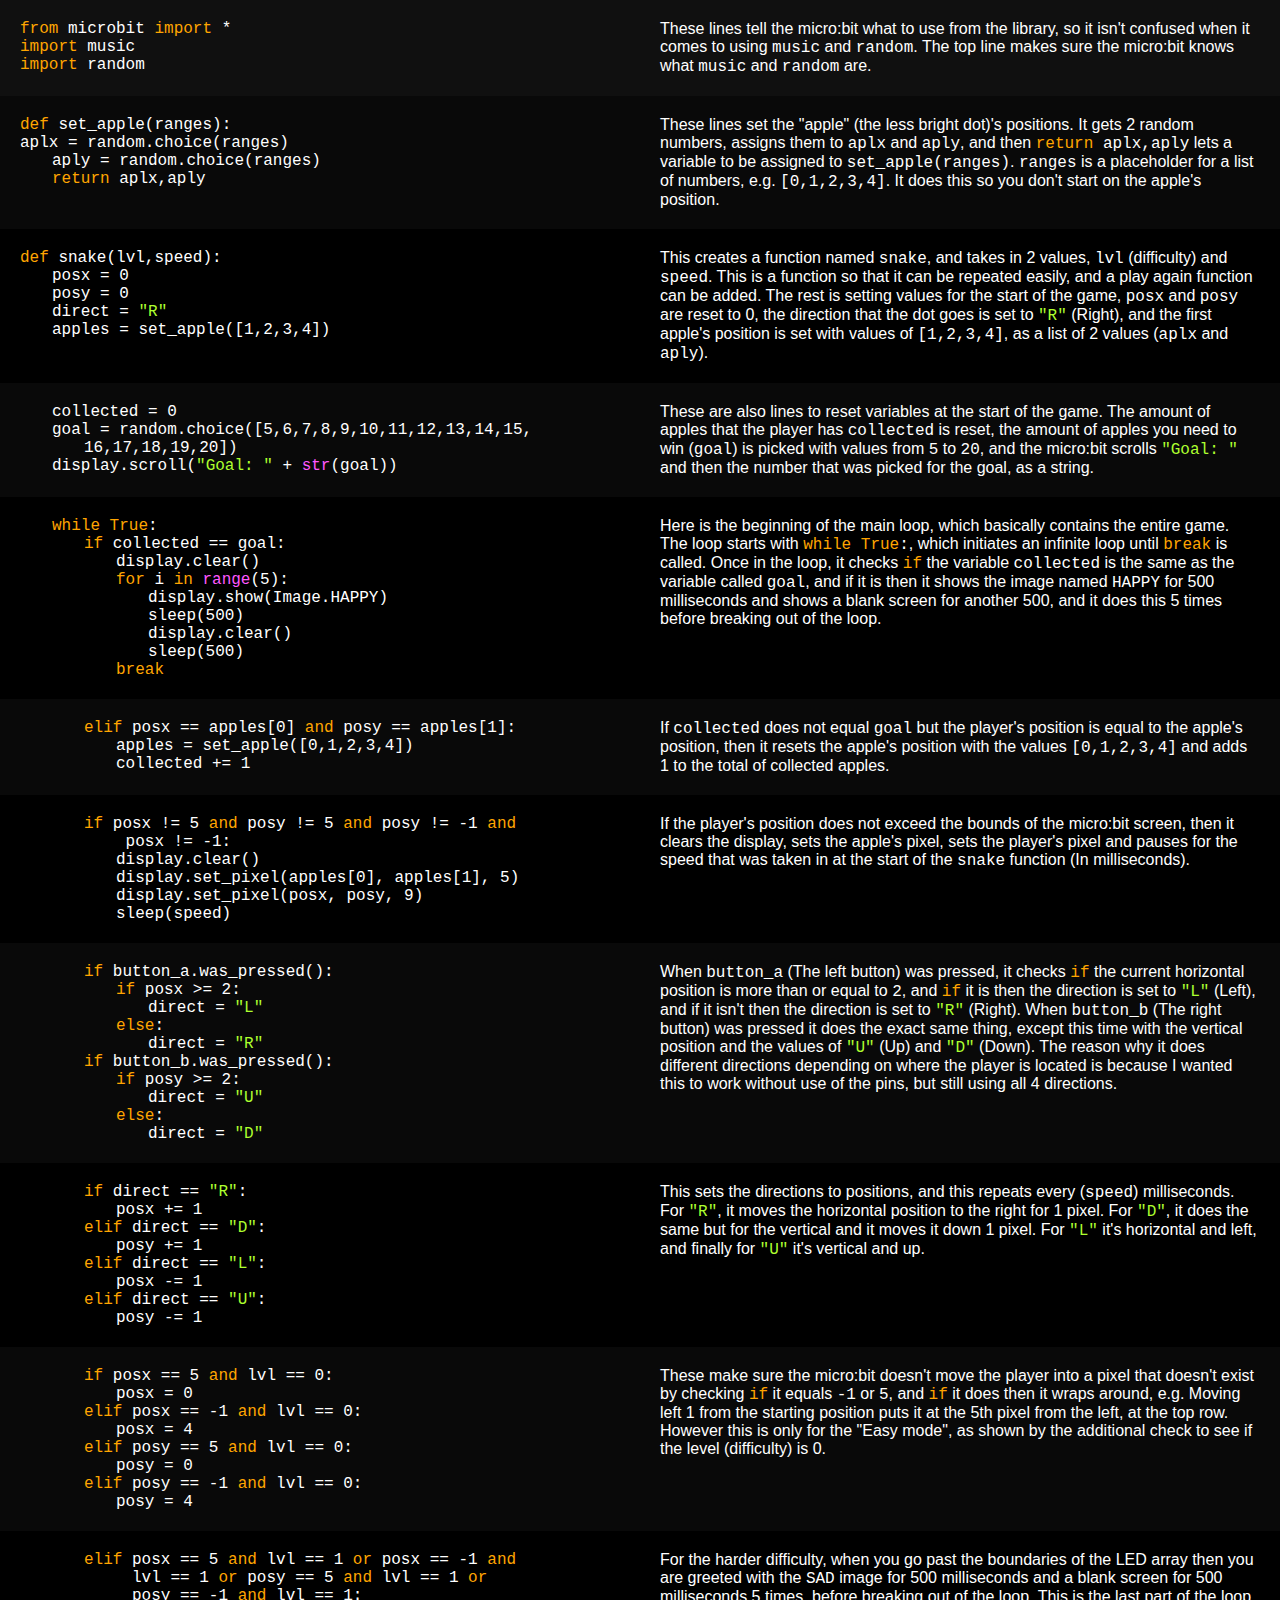
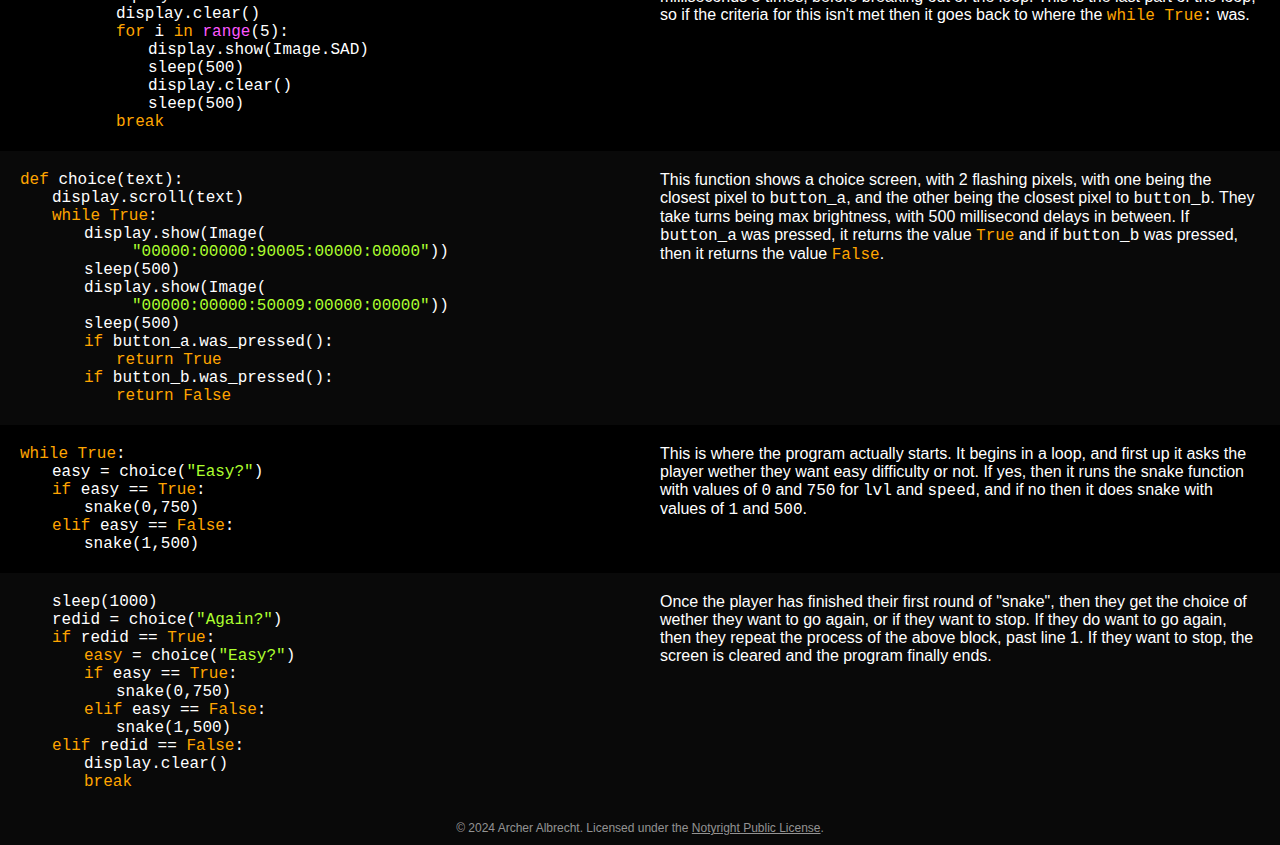
==== microbit.html @ 4e2ebbc3 "Added footer." ====
<!DOCTYPE html>
<html lang="en">
<head>
    <meta charset="UTF-8">
    <meta name="viewport" content="width=device-width, initial-scale=1.0">
    <title>micro:bit</title>
    <link rel="stylesheet" href="microbit.css">
    <link rel="icon" type="image/png" href="src/img/microbit.png" />
</head>
<body>
    <!-- This is licensed under the Notyright License. Copyright (C) 2024 Archer Albrecht. -->
    <div class="block">
        <div class="code" id="code-1">
            <o>from</o> microbit <o>import</o> * <br>
            <o>import</o> music<br>
            <o>import</o> random
        </div>
        <div class="desc" id="desc-1">
            These lines tell the micro:bit what to use from the library, so it isn't confused
            when it comes to using <c>music</c> and <c>random</c>. The top line makes sure the
            micro:bit knows what <c>music</c> and <c>random</c> are.
        </div>
    </div>
    <div class="block">
        <div class="code o" id="code-2">
            <o>def</o> set_apple(ranges):<br>
            &#9;aplx = random.choice(ranges)<br>
            &emsp;&emsp;aply = random.choice(ranges)<br>
            &emsp;&emsp;<o>return</o> aplx,aply
        </div>
        <div class="desc o" id="desc-2">
            These lines set the "apple" (the less bright dot)'s positions. It gets 2 random
            numbers, assigns them to <c>aplx</c> and <c>aply</c>, and then <c><o>return</o>
            aplx,aply</c> lets a variable to be assigned to <c>set_apple(ranges)</c>. 
            <c>ranges</c> is a placeholder for a list of numbers, e.g. <c>[0,1,2,3,4]</c>.
            It does this so you don't start on the apple's position.
        </div>
    </div>
    <div class="block">
        <div class="code" id="code-3">
            <o>def</o> snake(lvl,speed):<br>
            &emsp;&emsp;posx = 0<br>
            &emsp;&emsp;posy = 0<br>
            &emsp;&emsp;direct = <z>"R"</z><br>
            &emsp;&emsp;apples = set_apple([1,2,3,4])
        </div>
        <div class="desc" id="desc-3">
            This creates a function named <c>snake</c>, and takes in 2 values, <c>lvl</c>
            (difficulty) and <c>speed</c>. This is a function so that it can be repeated
            easily, and a play again function can be added. The rest is setting values for
            the start of the game, <c>posx</c> and <c>posy</c> are reset to 0, the direction
            that the dot goes is set to <c><z>"R"</z></c> (Right), and the first apple's position
            is set with values of <c>[1,2,3,4]</c>, as a list of 2 values (<c>aplx</c> and 
            <c>aply</c>).
        </div>
    </div>
    <div class="block">
        <div class="code o" id="code-4">
            &emsp;&emsp;collected = 0<br>
            &emsp;&emsp;goal = random.choice([5,6,7,8,9,10,11,12,13,14,15,<br>&emsp;&emsp;&emsp;&emsp;16,17,18,19,20])<br>
            &emsp;&emsp;display.scroll(<z>"Goal: "</z> + <y>str</y>(goal))</div>
        <div class="desc o" id="desc-4">
            These are also lines to reset variables at the start of the game. The amount of apples
            that the player has <c>collected</c> is reset, the amount of apples you need to win
            (<c>goal</c>) is picked with values from <c>5</c> to <c>20</c>, and the micro:bit
            scrolls <c><z>"Goal: "</z></c> and then the number that was picked for the goal, as
            a string.
        </div>
    </div>
    <div class="block">
        <div class="code" id="code-5">  
            &emsp;&emsp;<o>while True</o>:<br>
            &emsp;&emsp;&emsp;&emsp;<o>if</o> collected == goal:<br>
            &emsp;&emsp;&emsp;&emsp;&emsp;&emsp;display.clear()<br>
            &emsp;&emsp;&emsp;&emsp;&emsp;&emsp;<o>for</o> i <o>in</o> <y>range</y>(5):<br>
            &emsp;&emsp;&emsp;&emsp;&emsp;&emsp;&emsp;&emsp;display.show(Image.HAPPY)<br>
            &emsp;&emsp;&emsp;&emsp;&emsp;&emsp;&emsp;&emsp;sleep(500)<br>
            &emsp;&emsp;&emsp;&emsp;&emsp;&emsp;&emsp;&emsp;display.clear()<br>
            &emsp;&emsp;&emsp;&emsp;&emsp;&emsp;&emsp;&emsp;sleep(500)<br>
            &emsp;&emsp;&emsp;&emsp;&emsp;&emsp;<o>break</o></div>
        <div class="desc" id="desc-5">
            Here is the beginning of the main loop, which basically contains the entire game. The
            loop starts with <c><o>while True</o>:</c>, which initiates an infinite loop until 
            <c><o>break</o></c> is called. Once in the loop, it checks <c><o>if</o></c> the variable
            <c>collected</c> is the same as the variable called <c>goal</c>, and if it is then it shows
            the image named <c>HAPPY</c> for 500 milliseconds and shows a blank screen for another 500,
            and it does this 5 times before breaking out of the loop.
        </div>
    </div>
    <div class="block">
        <div class="code o" id="code-6">
            &emsp;&emsp;&emsp;&emsp;<o>elif</o> posx == apples[0] <o>and</o> posy == apples[1]:<br>
            &emsp;&emsp;&emsp;&emsp;&emsp;&emsp;apples = set_apple([0,1,2,3,4])<br>
            &emsp;&emsp;&emsp;&emsp;&emsp;&emsp;collected += 1
        </div>
        <div class="desc o" id="desc-6">
            If <c>collected</c> does not equal <c>goal</c> but the player's position is equal
            to the apple's position, then it resets the apple's position with the values 
            <c>[0,1,2,3,4]</c> and adds 1 to the total of collected apples.
        </div>
    </div>
    <div class="block">
        <div class="code" id="code-7">
            &emsp;&emsp;&emsp;&emsp;<o>if</o> posx != 5 <o>and</o> posy != 5 <o>and</o> posy != -1 <o>and</o><br>&emsp;&emsp;&emsp;&emsp;&emsp;&emsp; posx != -1:<br>
            &emsp;&emsp;&emsp;&emsp;&emsp;&emsp;display.clear()<br>
            &emsp;&emsp;&emsp;&emsp;&emsp;&emsp;display.set_pixel(apples[0], apples[1], 5)<br>
            &emsp;&emsp;&emsp;&emsp;&emsp;&emsp;display.set_pixel(posx, posy, 9)<br>
            &emsp;&emsp;&emsp;&emsp;&emsp;&emsp;sleep(speed)<br>
        </div>
        <div class="desc" id="desc-7">
            If the player's position does not exceed the bounds of the micro:bit screen, then
            it clears the display, sets the apple's pixel, sets the player's pixel and pauses
            for the speed that was taken in at the start of the <c>snake</c> function (In milliseconds).
        </div>
    </div>
    <div class="block">
        <div class="code o" id="code-8">
            &emsp;&emsp;&emsp;&emsp;<o>if</o> button_a.was_pressed():<br>
            &emsp;&emsp;&emsp;&emsp;&emsp;&emsp;<o>if</o> posx >= 2:<br>
            &emsp;&emsp;&emsp;&emsp;&emsp;&emsp;&emsp;&emsp;direct = <z>"L"</z><br>
            &emsp;&emsp;&emsp;&emsp;&emsp;&emsp;<o>else</o>:<br>
            &emsp;&emsp;&emsp;&emsp;&emsp;&emsp;&emsp;&emsp;direct = <z>"R"</z><br>
            &emsp;&emsp;&emsp;&emsp;<o>if</o> button_b.was_pressed():<br>
            &emsp;&emsp;&emsp;&emsp;&emsp;&emsp;<o>if</o> posy >= 2:<br>
            &emsp;&emsp;&emsp;&emsp;&emsp;&emsp;&emsp;&emsp;direct = <z>"U"</z><br>
            &emsp;&emsp;&emsp;&emsp;&emsp;&emsp;<o>else</o>:<br>
            &emsp;&emsp;&emsp;&emsp;&emsp;&emsp;&emsp;&emsp;direct = <z>"D"</z>
        </div>
        <div class="desc o" id="desc-8">
            When <c>button_a</c> (The left button) was pressed, it checks <c><o>if</o></c> the current
            horizontal position is more than or equal to <c>2</c>, and <c><o>if</o></c> it is then
            the direction is set to <c><z>"L"</z></c> (Left), and if it isn't then the direction
            is set to <c><z>"R"</z></c> (Right). When <c>button_b</c> (The right button) was pressed
            it does the exact same thing, except this time with the vertical position and the values
            of <c><z>"U"</z></c> (Up) and <c><z>"D"</z></c> (Down). The reason why it does different
            directions depending on where the player is located is because I wanted this to work without
            use of the pins, but still using all 4 directions.
        </div>
    </div>
    <div class="block">
        <div class="code" id="code-9">
            &emsp;&emsp;&emsp;&emsp;<o>if</o> direct == <z>"R"</z>:<br>
            &emsp;&emsp;&emsp;&emsp;&emsp;&emsp;posx += 1<br>
            &emsp;&emsp;&emsp;&emsp;<o>elif</o> direct == <z>"D"</z>:<br>
            &emsp;&emsp;&emsp;&emsp;&emsp;&emsp;posy += 1<br>
            &emsp;&emsp;&emsp;&emsp;<o>elif</o> direct == <z>"L"</z>:<br>
            &emsp;&emsp;&emsp;&emsp;&emsp;&emsp;posx -= 1<br>
            &emsp;&emsp;&emsp;&emsp;<o>elif</o> direct == <z>"U"</z>:<br>
            &emsp;&emsp;&emsp;&emsp;&emsp;&emsp;posy -= 1
        </div>
        <div class="desc" id="desc-9">
            This sets the directions to positions, and this repeats every (<c>speed</c>) milliseconds.
            For <c><z>"R"</z></c>, it moves the horizontal position to the right for 1 pixel. For
            <c><z>"D"</z></c>, it does the same but for the vertical and it moves it down 1 pixel.
            For <c><z>"L"</z></c> it's horizontal and left, and finally for <c><z>"U"</z></c> it's
            vertical and up.
        </div>
    </div>
    <div class="block">
        <div class="code o" id="code-10">
            &emsp;&emsp;&emsp;&emsp;<o>if</o> posx == 5 <o>and</o> lvl == 0:<br>
            &emsp;&emsp;&emsp;&emsp;&emsp;&emsp;posx = 0<br>
            &emsp;&emsp;&emsp;&emsp;<o>elif</o> posx == -1 <o>and</o> lvl == 0:<br>
            &emsp;&emsp;&emsp;&emsp;&emsp;&emsp;posx = 4<br>
            &emsp;&emsp;&emsp;&emsp;<o>elif</o> posy == 5 <o>and</o> lvl == 0:<br>
            &emsp;&emsp;&emsp;&emsp;&emsp;&emsp;posy = 0<br>
            &emsp;&emsp;&emsp;&emsp;<o>elif</o> posy == -1 <o>and</o> lvl == 0:<br>
            &emsp;&emsp;&emsp;&emsp;&emsp;&emsp;posy = 4
        </div>
        <div class="desc o" id="desc-10">
            These make sure the micro:bit doesn't move the player into a pixel that doesn't exist
            by checking <c><o>if</o></c> it equals <c>-1</c> or <c>5</c>, and <c><o>if</o></c> it does
            then it wraps around, e.g. Moving left 1 from the starting position puts it at the 5th
            pixel from the left, at the top row. However this is only for the "Easy mode", as shown
            by the additional check to see if the level (difficulty) is 0.
        </div>
    </div>
    <div class="block">
        <div class="code" id="code-11">
            &emsp;&emsp;&emsp;&emsp;<o>elif</o> posx == 5 <o>and</o> lvl == 1 <o>or</o> posx == -1 <o>and</o><br> 
            &emsp;&emsp;&emsp;&emsp;&emsp;&emsp;&emsp;lvl == 1 <o>or</o> posy == 5 <o>and</o> lvl == 1 <o>or</o><br>
            &emsp;&emsp;&emsp;&emsp;&emsp;&emsp;&emsp;posy == -1 <o>and</o> lvl == 1:<br>
            &emsp;&emsp;&emsp;&emsp;&emsp;&emsp;display.clear()<br>
            &emsp;&emsp;&emsp;&emsp;&emsp;&emsp;<o>for</o> i <o>in</o> <y>range</y>(5):<br>
            &emsp;&emsp;&emsp;&emsp;&emsp;&emsp;&emsp;&emsp;display.show(Image.SAD)<br>
            &emsp;&emsp;&emsp;&emsp;&emsp;&emsp;&emsp;&emsp;sleep(500)<br>
            &emsp;&emsp;&emsp;&emsp;&emsp;&emsp;&emsp;&emsp;display.clear()<br>
            &emsp;&emsp;&emsp;&emsp;&emsp;&emsp;&emsp;&emsp;sleep(500)<br>
            &emsp;&emsp;&emsp;&emsp;&emsp;&emsp;<o>break</o>
        </div>
        <div class="desc" id="desc-11">
            For the harder difficulty, when you go past the boundaries of the LED array then
            you are greeted with the <c>SAD</c> image for 500 milliseconds and a blank screen
            for 500 milliseconds 5 times, before breaking out of the loop. This is the last part
            of the loop, so if the criteria for this isn't met then it goes back to where
            the <c><o>while True</o>:</c> was.
        </div>
    </div>
    <div class="block">
        <div class="code o" id="code-12">
            <o>def</o> choice(text):<br>
            &emsp;&emsp;display.scroll(text)<br>
            &emsp;&emsp;<o>while True</o>:<br>
            &emsp;&emsp;&emsp;&emsp;display.show(Image(<z><br>
            &emsp;&emsp;&emsp;&emsp;&emsp;&emsp;&emsp;"00000:00000:90005:00000:00000"</z>))<br>
            &emsp;&emsp;&emsp;&emsp;sleep(500)<br>
            &emsp;&emsp;&emsp;&emsp;display.show(Image(<z><br>
            &emsp;&emsp;&emsp;&emsp;&emsp;&emsp;&emsp;"00000:00000:50009:00000:00000"</z>))<br>
            &emsp;&emsp;&emsp;&emsp;sleep(500)<br>
            &emsp;&emsp;&emsp;&emsp;<o>if</o> button_a.was_pressed():<br>
            &emsp;&emsp;&emsp;&emsp;&emsp;&emsp;<o>return True</o><br>
            &emsp;&emsp;&emsp;&emsp;<o>if</o> button_b.was_pressed():<br>
            &emsp;&emsp;&emsp;&emsp;&emsp;&emsp;<o>return False</o>
        </div>
        <div class="desc o" id="desc-12">
            This function shows a choice screen, with 2 flashing pixels, with one being the
            closest pixel to <c>button_a</c>, and the other being the closest pixel to
            <c>button_b</c>. They take turns being max brightness, with 500 millisecond delays
            in between. If <c>button_a</c> was pressed, it returns the value <c><o>True</o></c> and if 
            <c>button_b</c> was pressed, then it returns the value <c><o>False</o></c>.
        </div>
    </div>
    <div class="block">
        <div class="code" id="code-13">
            <o>while True</o>:<br>
            &emsp;&emsp;easy = choice(<z>"Easy?"</z>)<br>
            &emsp;&emsp;<o>if</o> easy == <o>True</o>:<br>
            &emsp;&emsp;&emsp;&emsp;snake(0,750)<br>
            &emsp;&emsp;<o>elif</o> easy == <o>False</o>:<br>
            &emsp;&emsp;&emsp;&emsp;snake(1,500)
        </div>
        <div class="desc" id="desc-13">
            This is where the program actually starts. It begins in a loop, and first up
            it asks the player wether they want easy difficulty or not. If yes, then it
            runs the snake function with values of <c>0</c> and <c>750</c> for <c>lvl</c>
            and <c>speed</c>, and if no then it does snake with values of <c>1</c> and <c>500</c>.
        </div>
    </div>
    <div class="block">
        <div class="code o" id="code-14">
            &emsp;&emsp;sleep(1000)<br>
            &emsp;&emsp;redid = choice(<z>"Again?"</z>)<br>
            &emsp;&emsp;<o>if</o> redid == <o>True</o>:<br>
            &emsp;&emsp;&emsp;&emsp;<o>easy</o> = choice(<z>"Easy?"</z>)<br>
            &emsp;&emsp;&emsp;&emsp;<o>if</o> easy == <o>True</o>:<br>
            &emsp;&emsp;&emsp;&emsp;&emsp;&emsp;snake(0,750)<br>
            &emsp;&emsp;&emsp;&emsp;<o>elif</o> easy == <o>False</o>:<br>
            &emsp;&emsp;&emsp;&emsp;&emsp;&emsp;snake(1,500)<br>
            &emsp;&emsp;<o>elif</o> redid == <o>False</o>:<br>
            &emsp;&emsp;&emsp;&emsp;display.clear()<br>
            &emsp;&emsp;&emsp;&emsp;<o>break</o>
        </div>
        <div class="desc o" id="desc-14">
            Once the player has finished their first round of "snake", then they get the choice
            of wether they want to go again, or if they want to stop. If they do want to go again,
            then they repeat the process of the above block, past line 1. If they want to stop,
            the screen is cleared and the program finally ends.
        </div>
    </div>
    <!--
    <div class="block">
        <div class="code" id="code-15"></div>
        <div class="desc" id="desc-15"></div>
    </div>
    <div class="block">
        <div class="code o" id="code-16"></div>
        <div class="desc o" id="desc-16"></div>
    </div>
    -->
    <div class="block">
        <div class="desc o" id="footer">© 2024 Archer Albrecht. Licensed under the <a href="LICENSE" style="color:#ffffff90">Notyright Public License</a>.</div>
    </div>
</body>
</html>
---- microbit.css ----
body {
    margin: 0;
    background-color: #000;
    color: #fff;
    font-family: 'Segoe UI', Tahoma, Geneva, Verdana, sans-serif;
}

.block {
    display: flex;
    transition: ease-in-out 250ms;
}
.desc {
    width: 50%;
    padding: 20px;
}
.code {
    font-family: 'Courier New', Courier, monospace;
    width: 50%;
    padding: 20px;
}
o {
    color: orange;
}
y {
    color: rgb(255, 88, 255);
}
z {
    color: greenyellow;
}
c {
    font-family: 'Courier New', Courier, monospace;
}
.o {
    background-color: #ffffff09;
}
.block:hover {
    background-color: #ffffff10;
}

#footer {
    width: 100%;
    text-align: center;
    font-size: 12px;
    color: #ffffff90;
    padding: 10px;
}
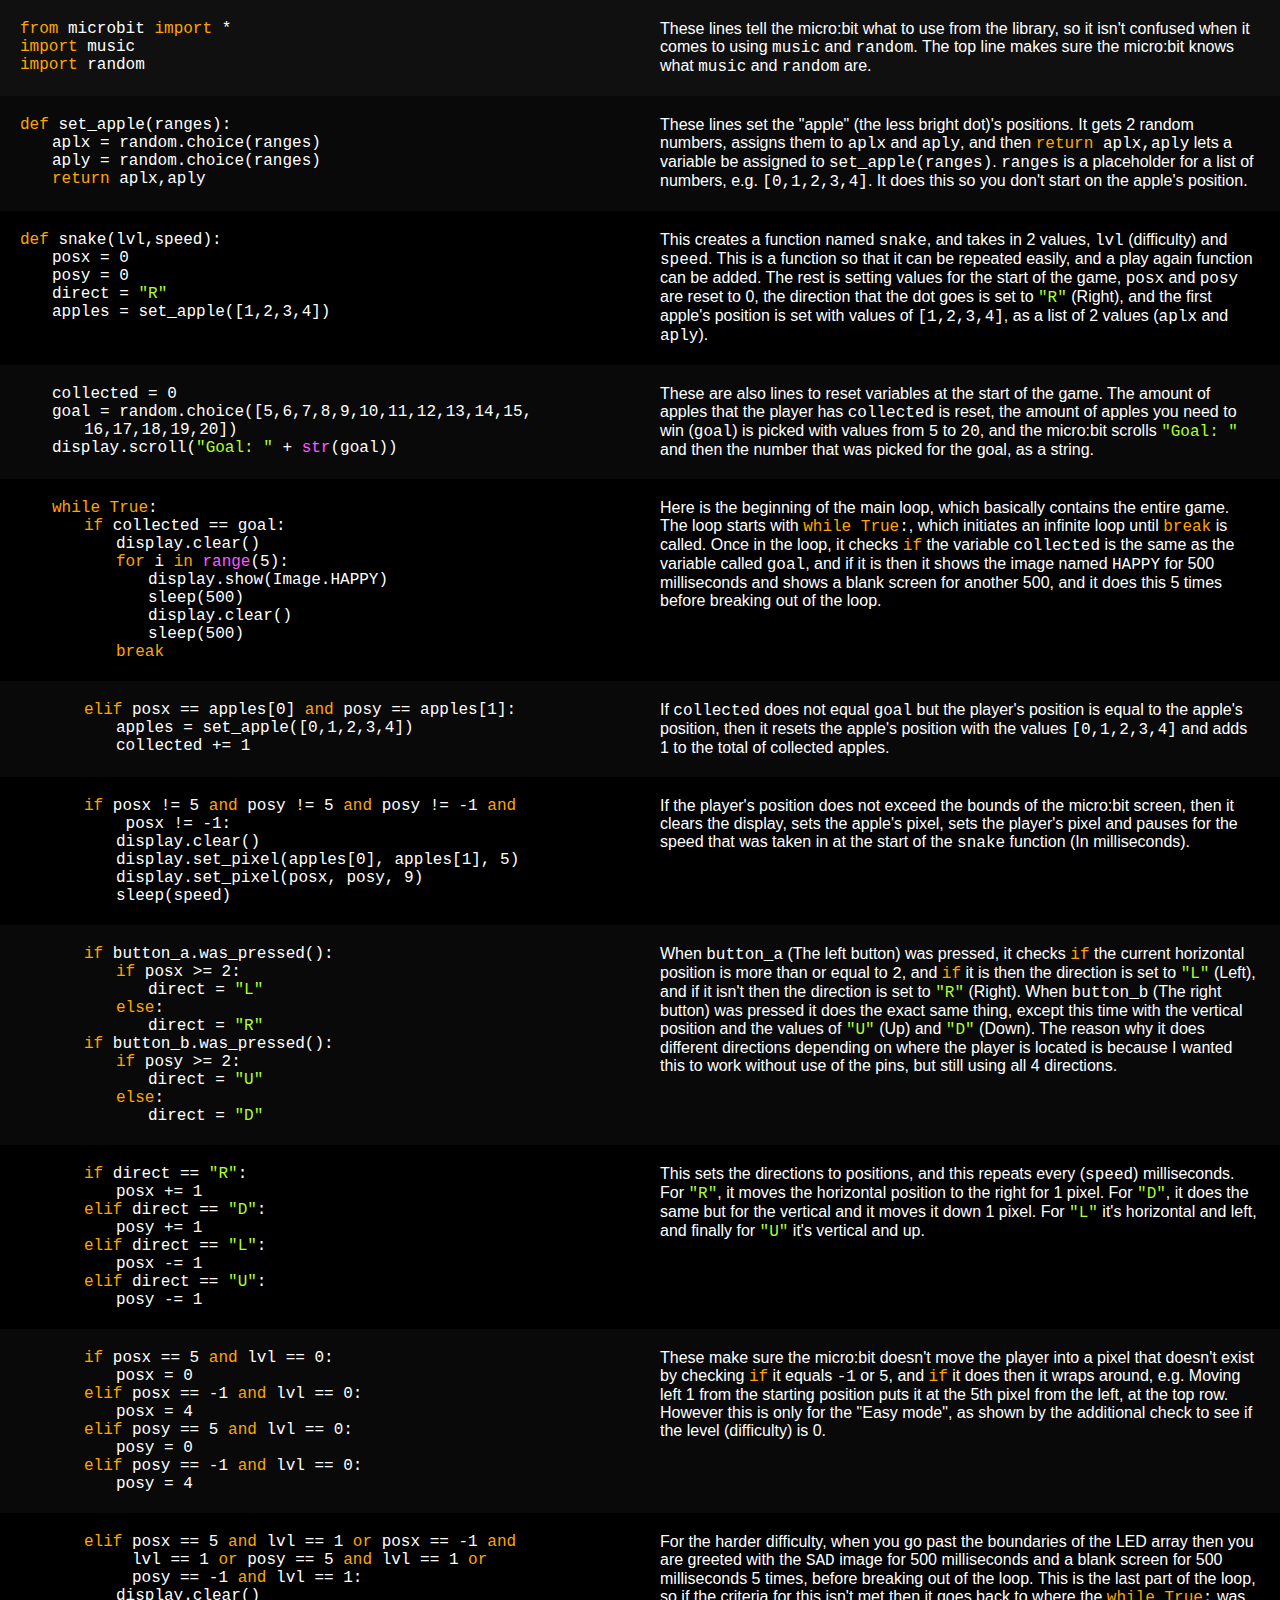
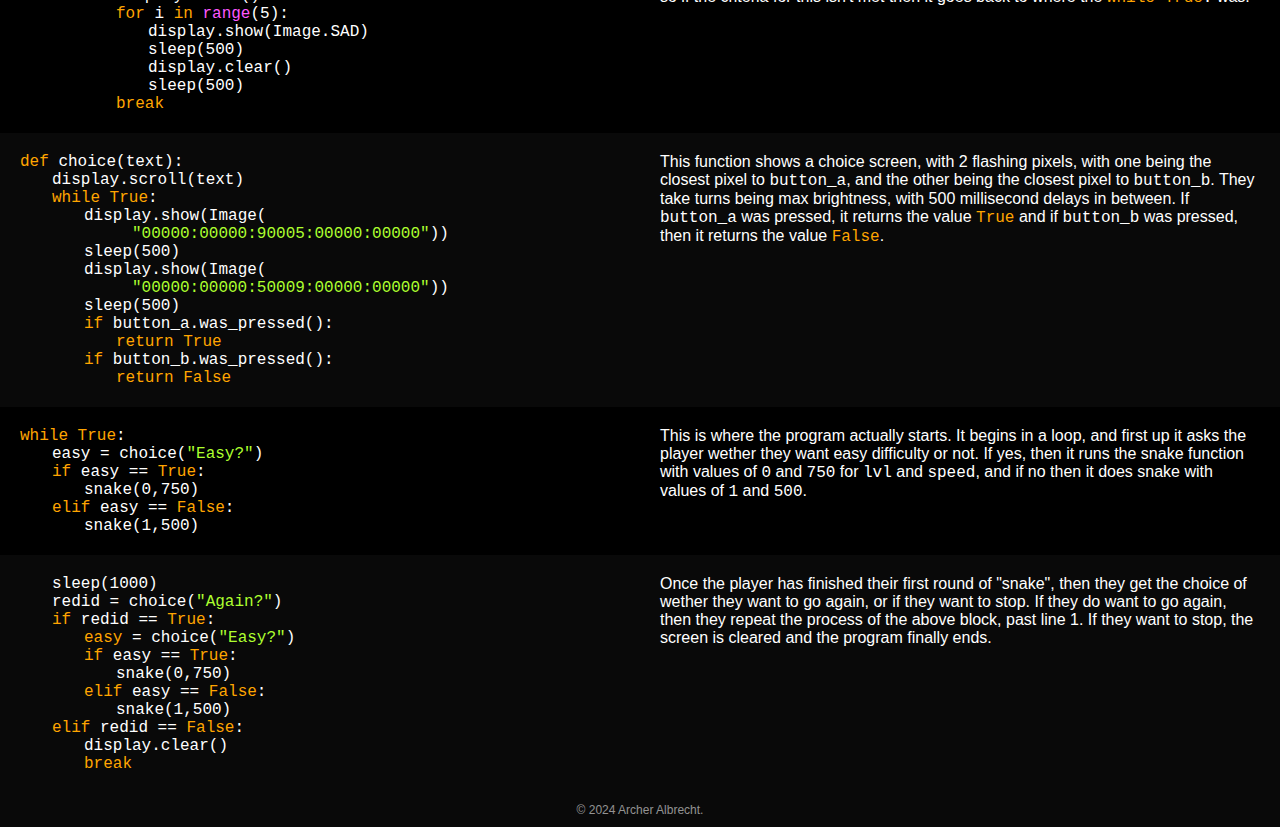
==== commit 82d87be2: "Squashed bugs, added a now abandoned project" ====
--- a/microbit.html
+++ b/microbit.html
@@ -4,7 +4,54 @@
     <meta charset="UTF-8">
     <meta name="viewport" content="width=device-width, initial-scale=1.0">
     <title>micro:bit</title>
-    <link rel="stylesheet" href="microbit.css">
+    <style>
+        body {
+            margin: 0;
+            background-color: #000;
+            color: #fff;
+            font-family: 'Segoe UI', Tahoma, Geneva, Verdana, sans-serif;
+        }
+
+        .block {
+            display: flex;
+            transition: ease-in-out 250ms;
+        }
+        .desc {
+            width: 50%;
+            padding: 20px;
+        }
+        .code {
+            font-family: 'Courier New', Courier, monospace;
+            width: 50%;
+            padding: 20px;
+        }
+        o {
+            color: orange;
+        }
+        y {
+            color: rgb(255, 88, 255);
+        }
+        z {
+            color: greenyellow;
+        }
+        c {
+            font-family: 'Courier New', Courier, monospace;
+        }
+        .o {
+            background-color: #ffffff09;
+        }
+        .block:hover {
+            background-color: #ffffff10;
+        }
+
+        #footer {
+            width: 100%;
+            text-align: center;
+            font-size: 12px;
+            color: #ffffff90;
+            padding: 10px;
+        }
+    </style>
     <link rel="icon" type="image/png" href="src/img/microbit.png" />
 </head>
 <body>
@@ -24,14 +71,14 @@
     <div class="block">
         <div class="code o" id="code-2">
             <o>def</o> set_apple(ranges):<br>
-            &#9;aplx = random.choice(ranges)<br>
+            &emsp;&emsp;aplx = random.choice(ranges)<br>
             &emsp;&emsp;aply = random.choice(ranges)<br>
             &emsp;&emsp;<o>return</o> aplx,aply
         </div>
         <div class="desc o" id="desc-2">
             These lines set the "apple" (the less bright dot)'s positions. It gets 2 random
             numbers, assigns them to <c>aplx</c> and <c>aply</c>, and then <c><o>return</o>
-            aplx,aply</c> lets a variable to be assigned to <c>set_apple(ranges)</c>. 
+            aplx,aply</c> lets a variable be assigned to <c>set_apple(ranges)</c>. 
             <c>ranges</c> is a placeholder for a list of numbers, e.g. <c>[0,1,2,3,4]</c>.
             It does this so you don't start on the apple's position.
         </div>
@@ -268,7 +315,7 @@
     </div>
     -->
     <div class="block">
-        <div class="desc o" id="footer">© 2024 Archer Albrecht. Licensed under the <a href="LICENSE" style="color:#ffffff90">Notyright Public License</a>.</div>
+        <div class="desc o" id="footer">© 2024 Archer Albrecht.</div>
     </div>
 </body>
 </html>
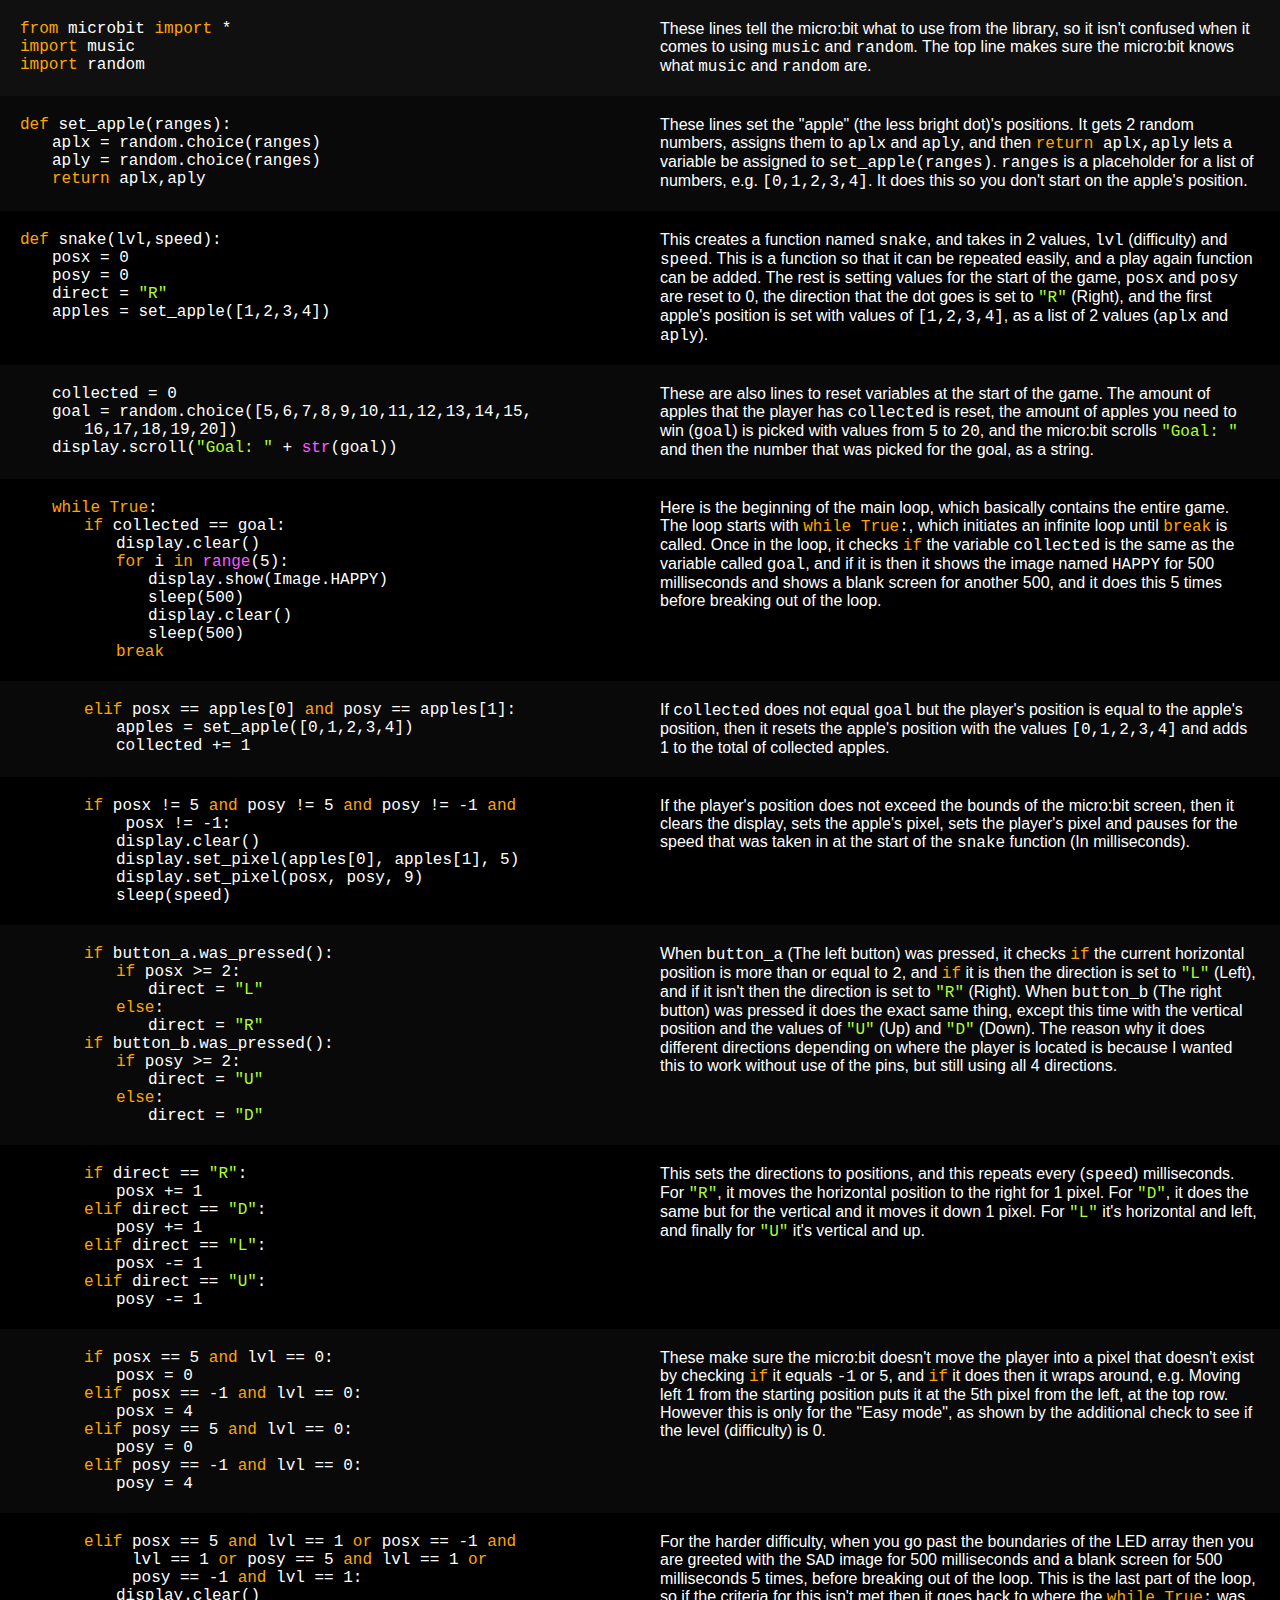
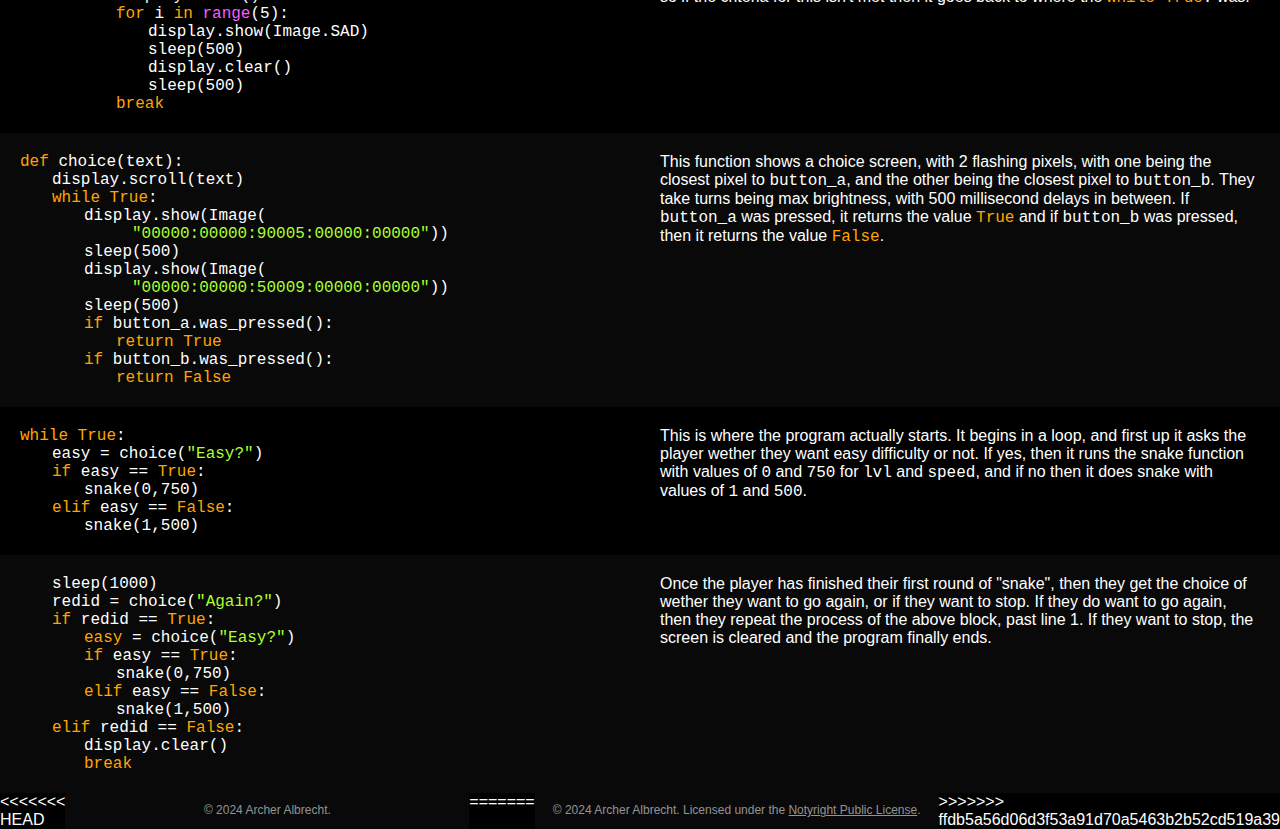
==== commit af382050: "Update microbit.html" ====
--- a/microbit.html
+++ b/microbit.html
@@ -315,7 +315,11 @@
     </div>
     -->
     <div class="block">
+<<<<<<< HEAD
         <div class="desc o" id="footer">© 2024 Archer Albrecht.</div>
+=======
+        <div class="desc o" id="footer">© 2024 Archer Albrecht. Licensed under the <a href="https://raw.githubusercontent.com/ArchDud3/school-aalb/main/LICENSE" style="color:#ffffff90">Notyright Public License</a>.</div>
+>>>>>>> ffdb5a56d06d3f53a91d70a5463b2b52cd519a39
     </div>
 </body>
 </html>
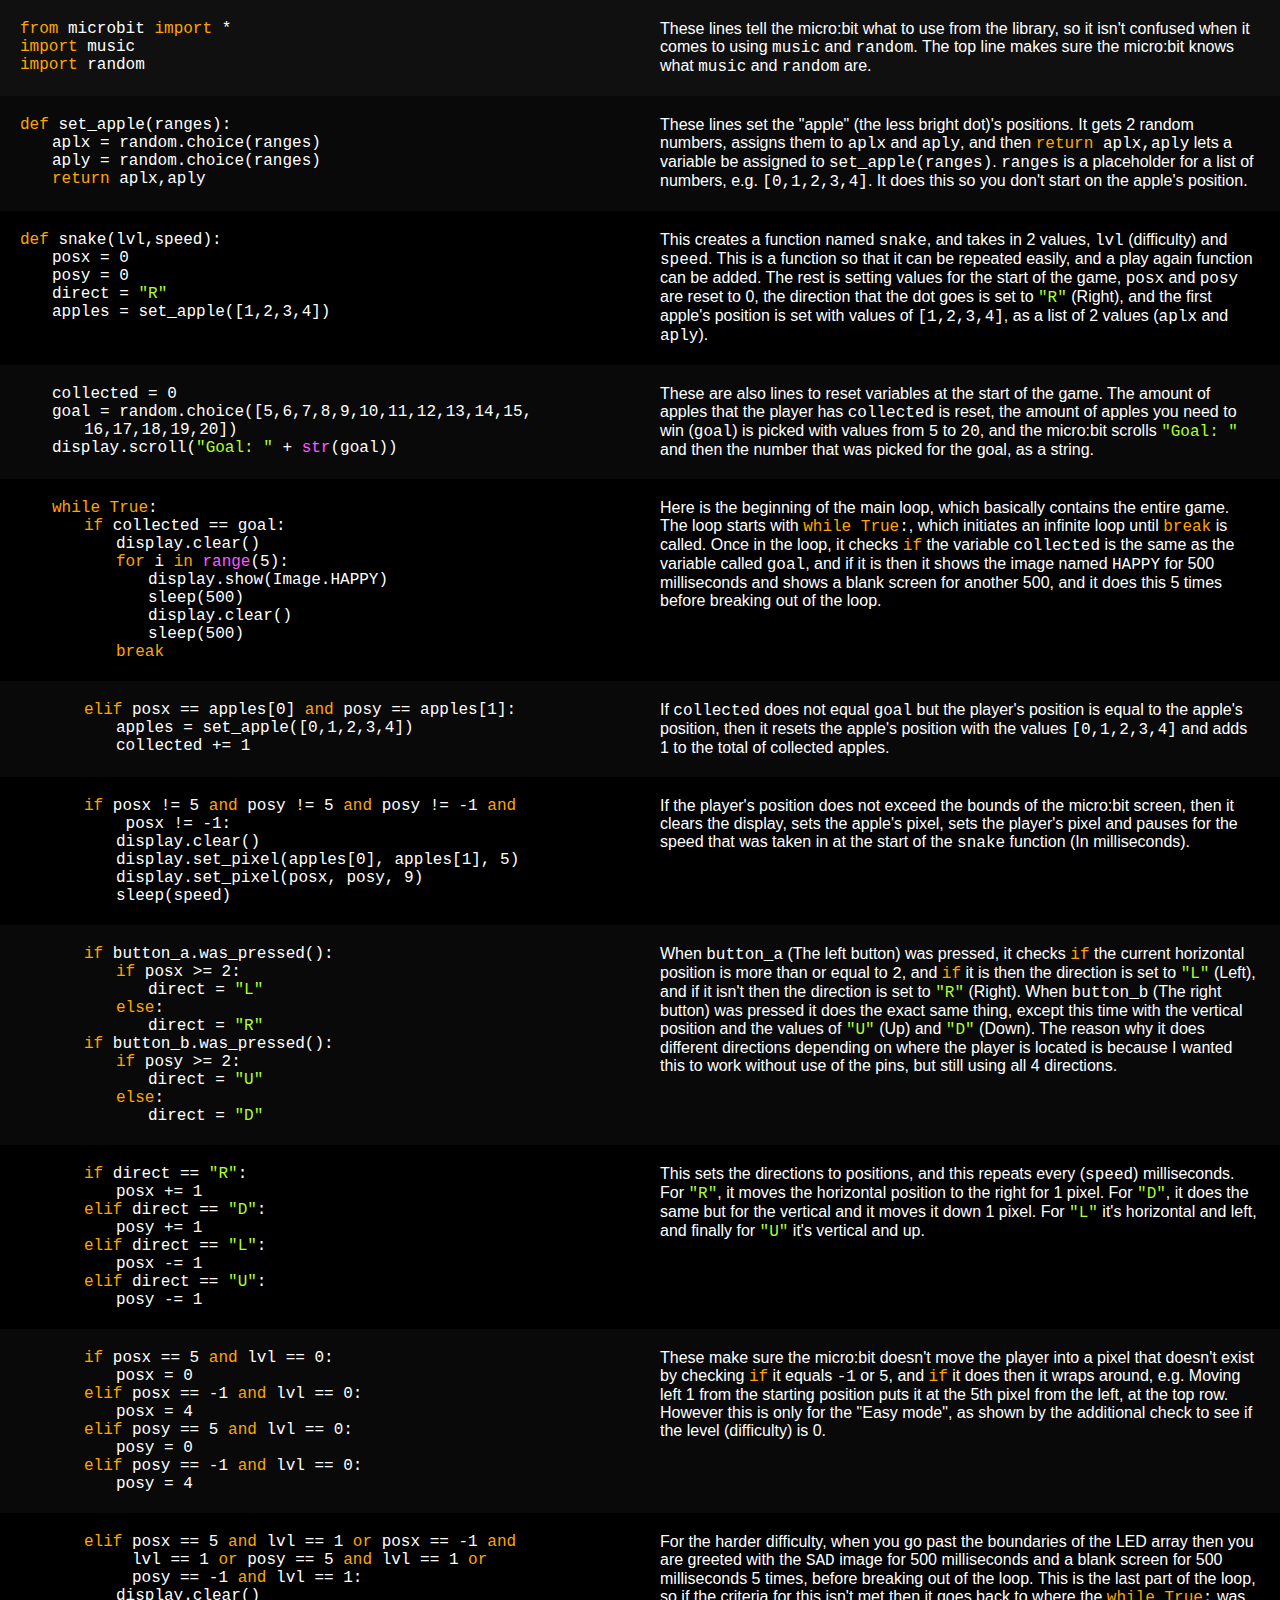
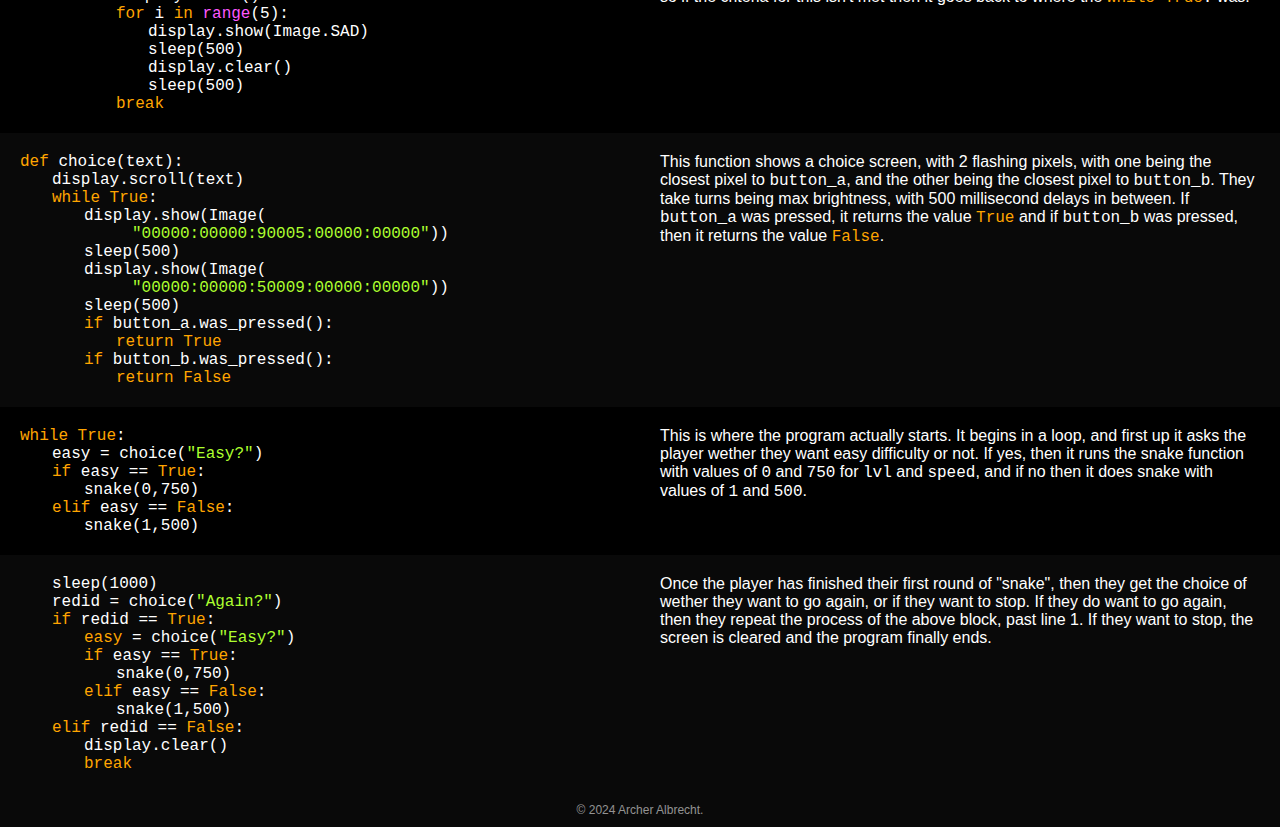
==== commit 7cf7a346: "Update microbit.html" ====
--- a/microbit.html
+++ b/microbit.html
@@ -315,11 +315,7 @@
     </div>
     -->
     <div class="block">
-<<<<<<< HEAD
         <div class="desc o" id="footer">© 2024 Archer Albrecht.</div>
-=======
-        <div class="desc o" id="footer">© 2024 Archer Albrecht. Licensed under the <a href="https://raw.githubusercontent.com/ArchDud3/school-aalb/main/LICENSE" style="color:#ffffff90">Notyright Public License</a>.</div>
->>>>>>> ffdb5a56d06d3f53a91d70a5463b2b52cd519a39
     </div>
 </body>
 </html>
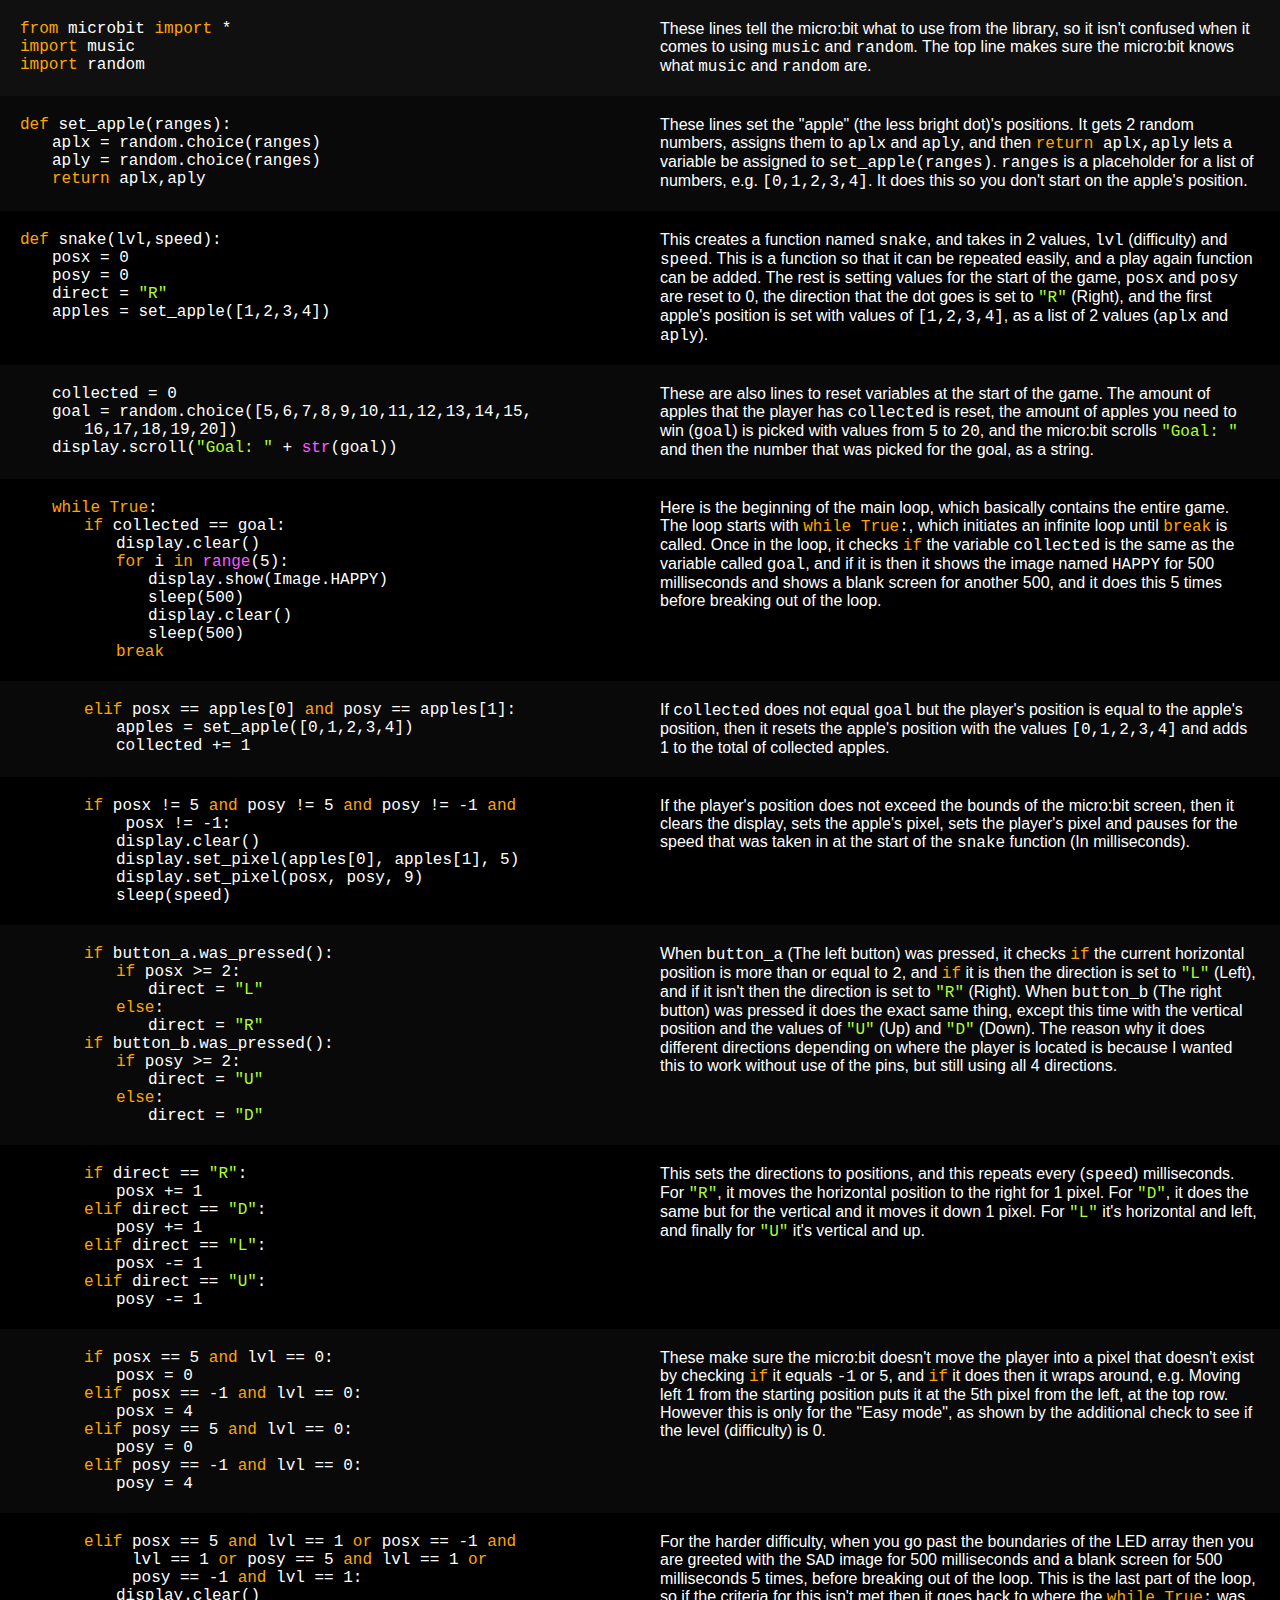
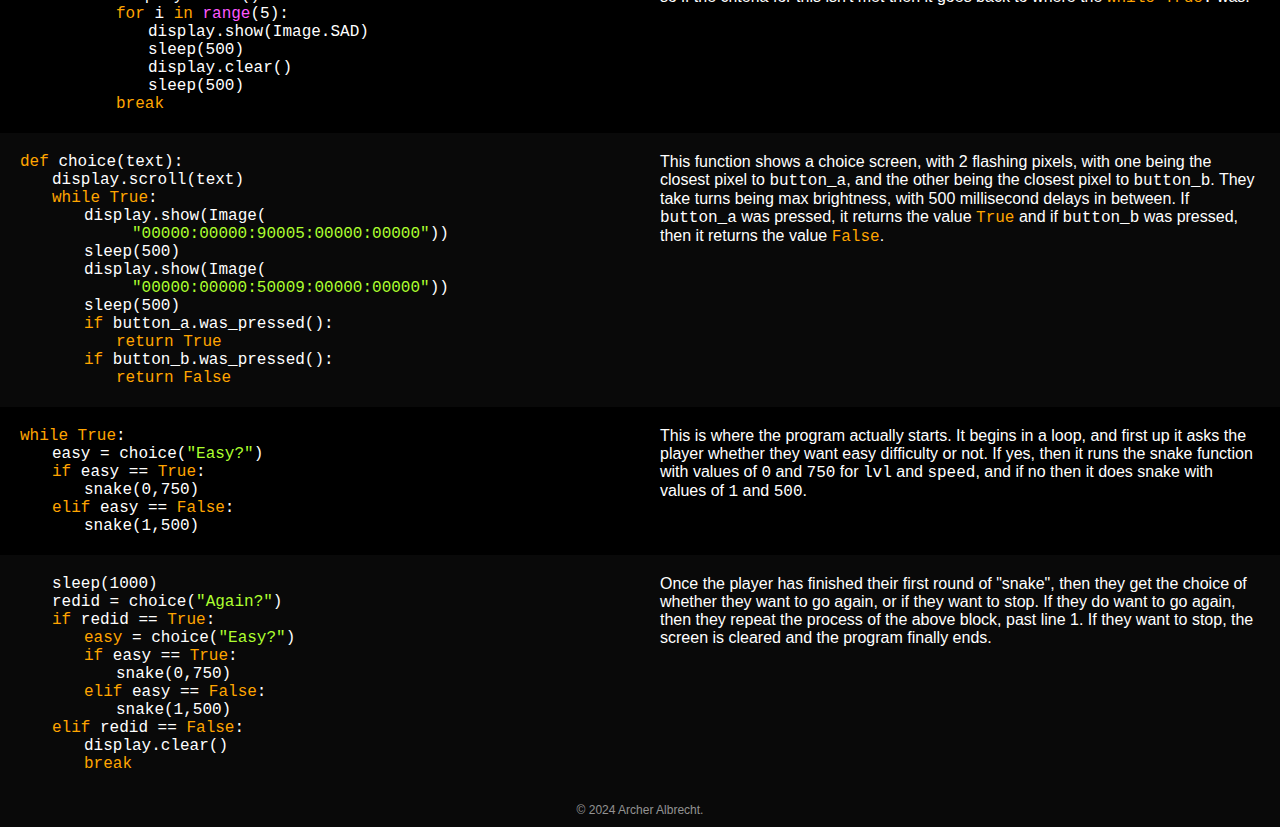
==== commit a6863091: "Whether isn't spelled wether" ====
--- a/microbit.html
+++ b/microbit.html
@@ -278,7 +278,7 @@
         </div>
         <div class="desc" id="desc-13">
             This is where the program actually starts. It begins in a loop, and first up
-            it asks the player wether they want easy difficulty or not. If yes, then it
+            it asks the player whether they want easy difficulty or not. If yes, then it
             runs the snake function with values of <c>0</c> and <c>750</c> for <c>lvl</c>
             and <c>speed</c>, and if no then it does snake with values of <c>1</c> and <c>500</c>.
         </div>
@@ -299,7 +299,7 @@
         </div>
         <div class="desc o" id="desc-14">
             Once the player has finished their first round of "snake", then they get the choice
-            of wether they want to go again, or if they want to stop. If they do want to go again,
+            of whether they want to go again, or if they want to stop. If they do want to go again,
             then they repeat the process of the above block, past line 1. If they want to stop,
             the screen is cleared and the program finally ends.
         </div>
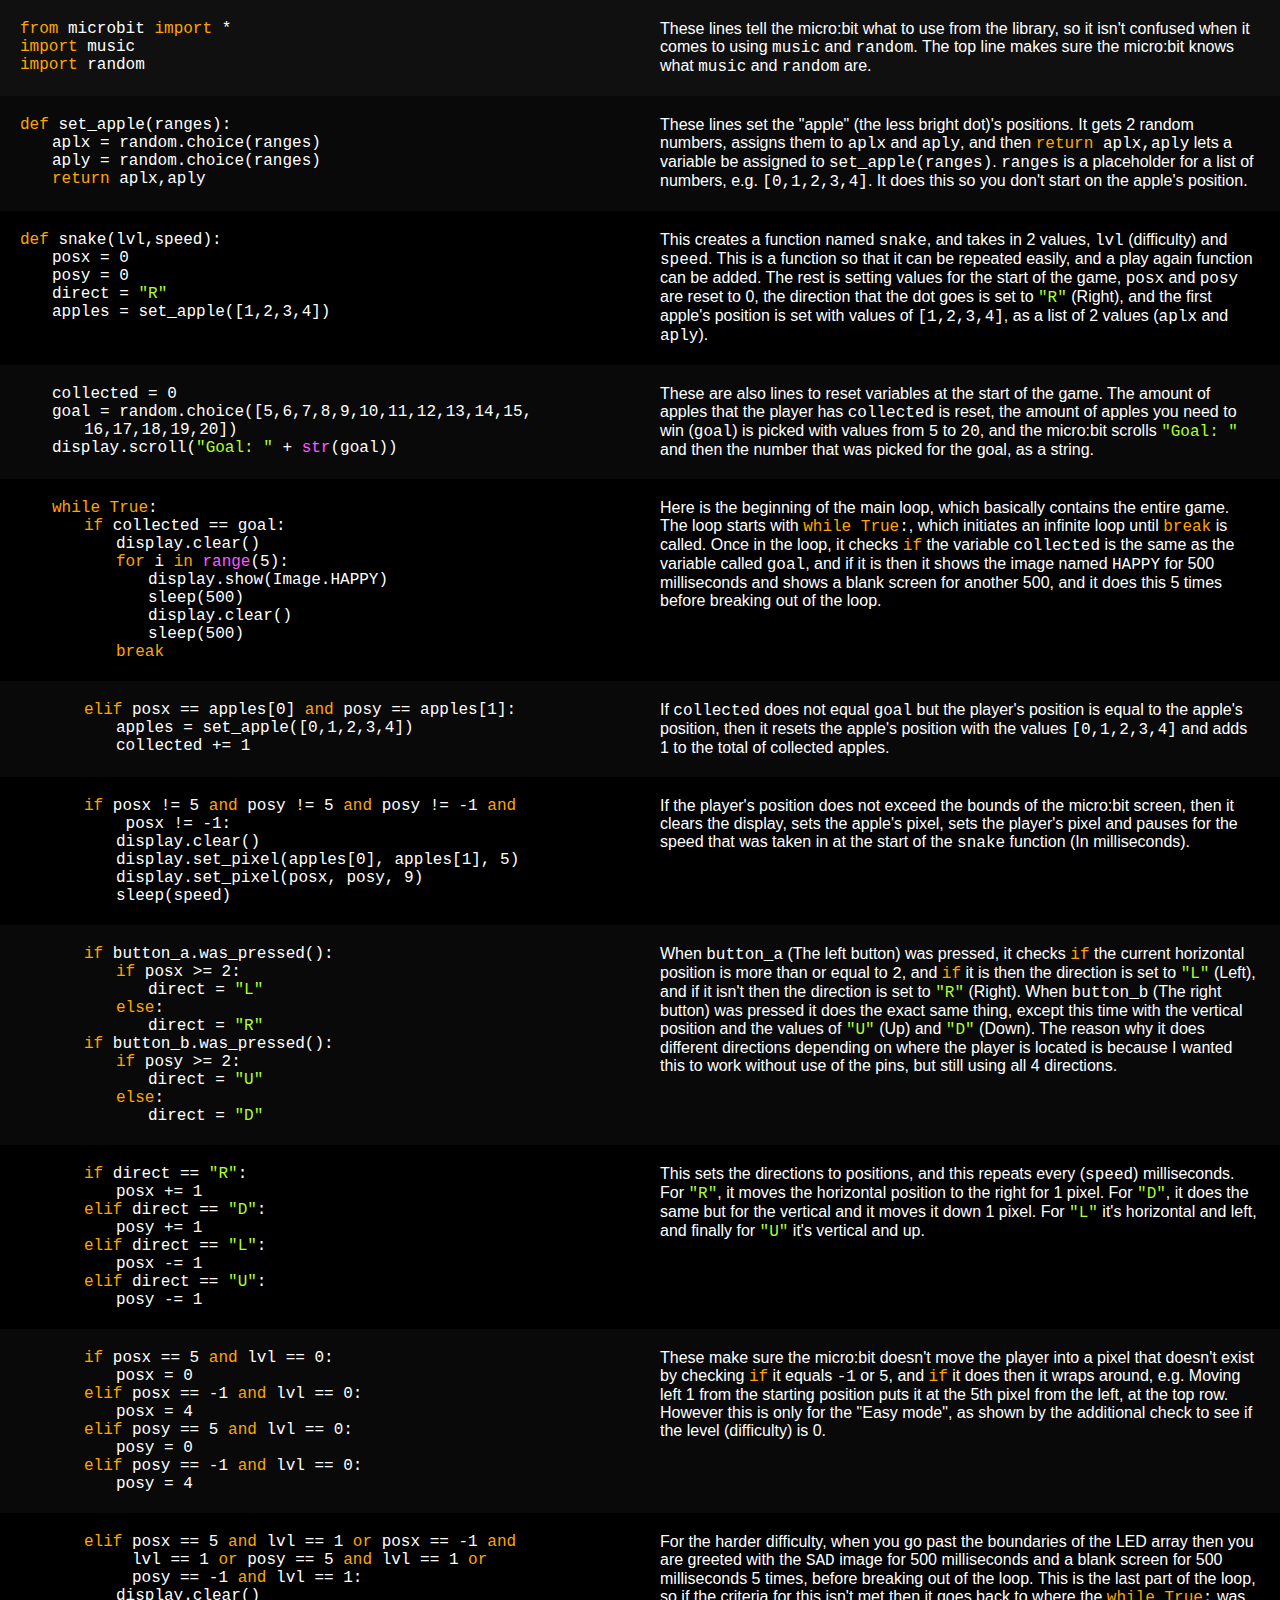
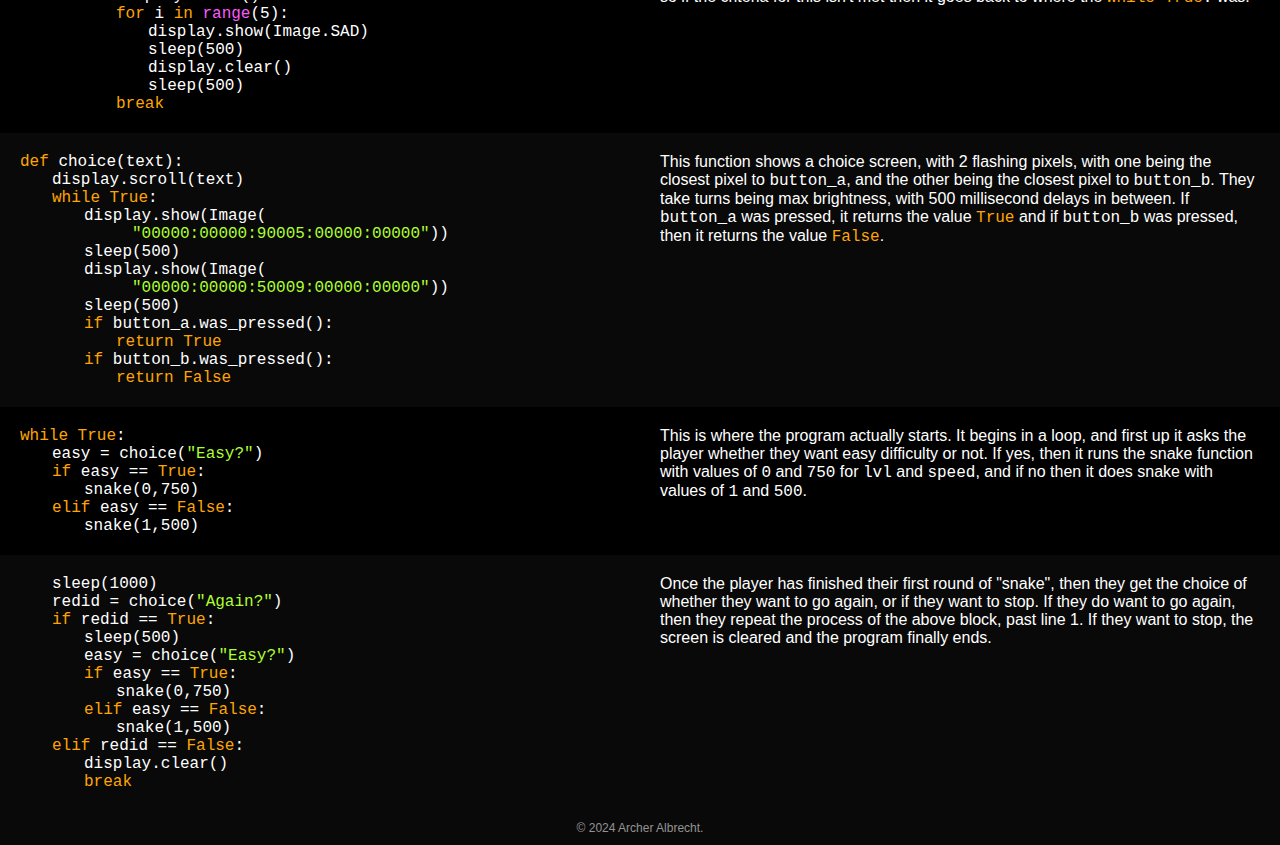
==== commit 59e337ef: "Update microbit.html" ====
--- a/microbit.html
+++ b/microbit.html
@@ -288,7 +288,8 @@
             &emsp;&emsp;sleep(1000)<br>
             &emsp;&emsp;redid = choice(<z>"Again?"</z>)<br>
             &emsp;&emsp;<o>if</o> redid == <o>True</o>:<br>
-            &emsp;&emsp;&emsp;&emsp;<o>easy</o> = choice(<z>"Easy?"</z>)<br>
+            &emsp;&emsp;&emsp;&emsp;sleep(500)<br>
+            &emsp;&emsp;&emsp;&emsp;easy = choice(<z>"Easy?"</z>)<br>
             &emsp;&emsp;&emsp;&emsp;<o>if</o> easy == <o>True</o>:<br>
             &emsp;&emsp;&emsp;&emsp;&emsp;&emsp;snake(0,750)<br>
             &emsp;&emsp;&emsp;&emsp;<o>elif</o> easy == <o>False</o>:<br>
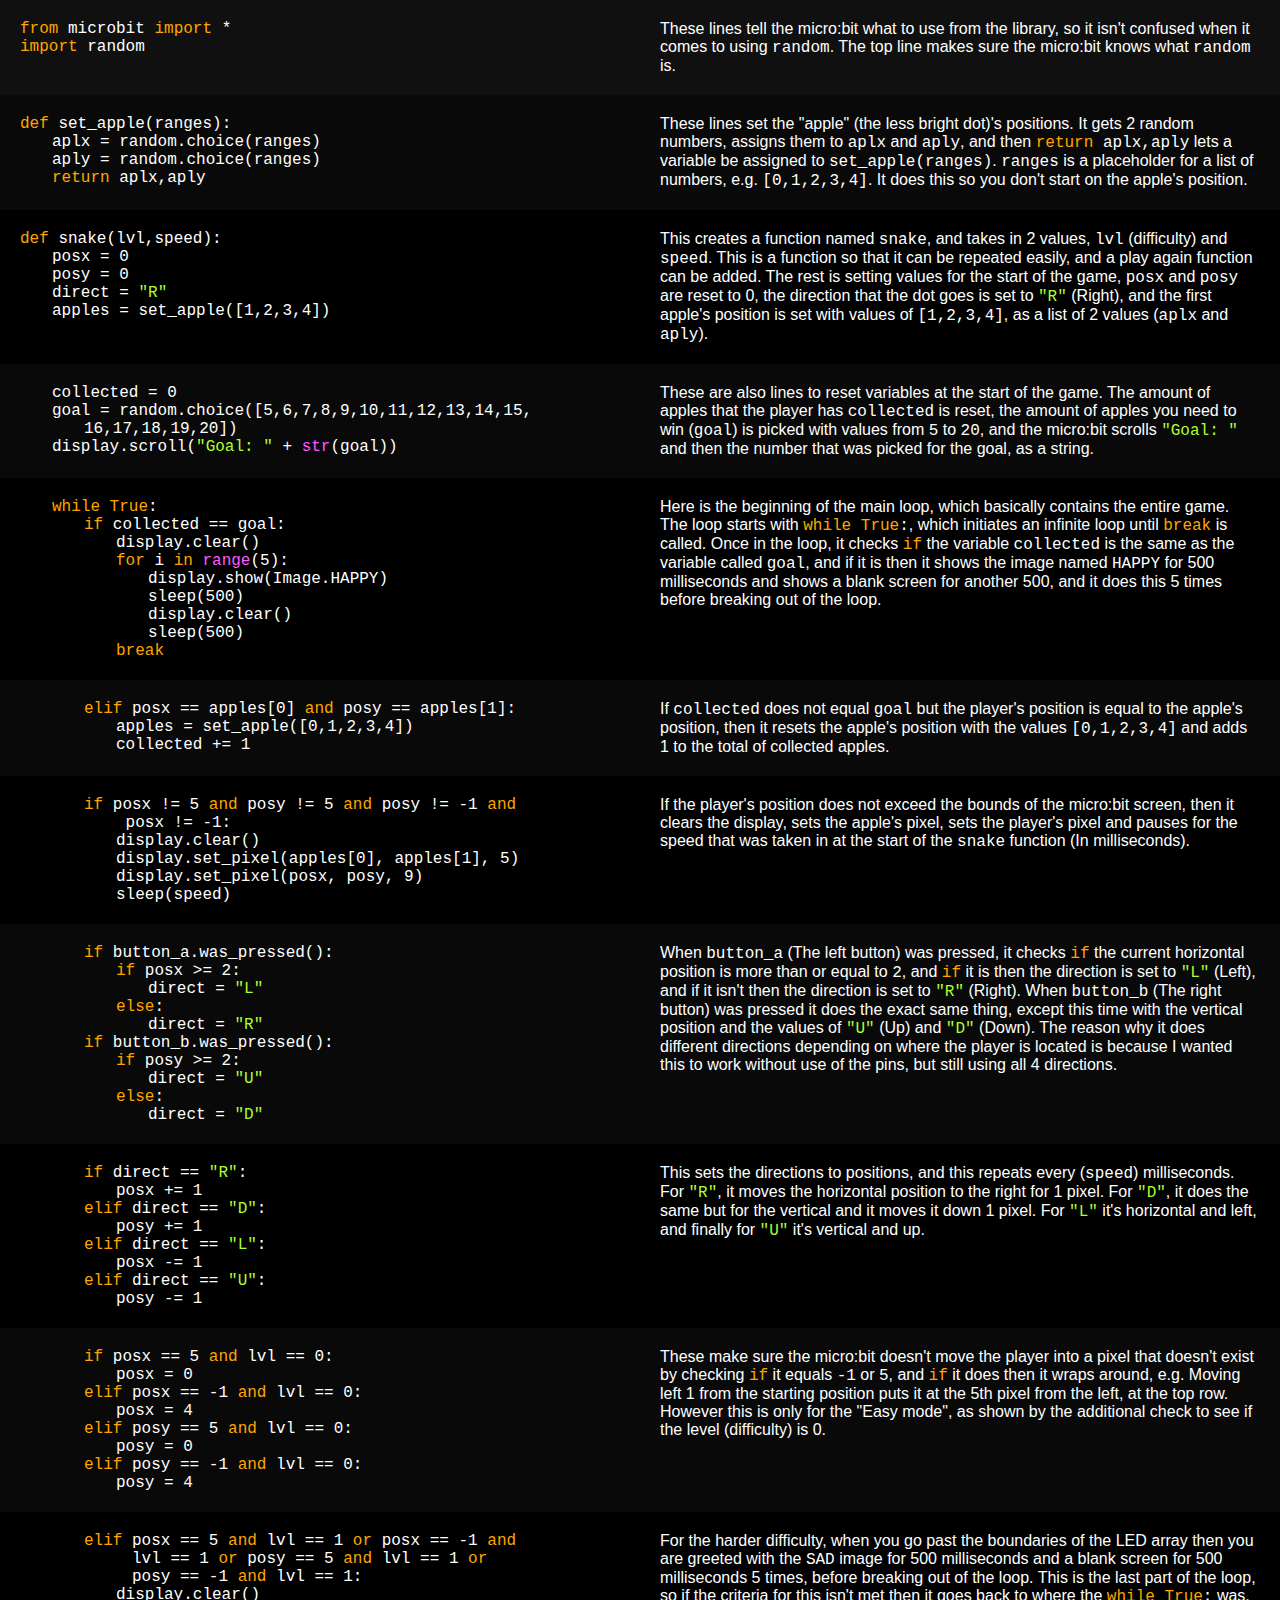
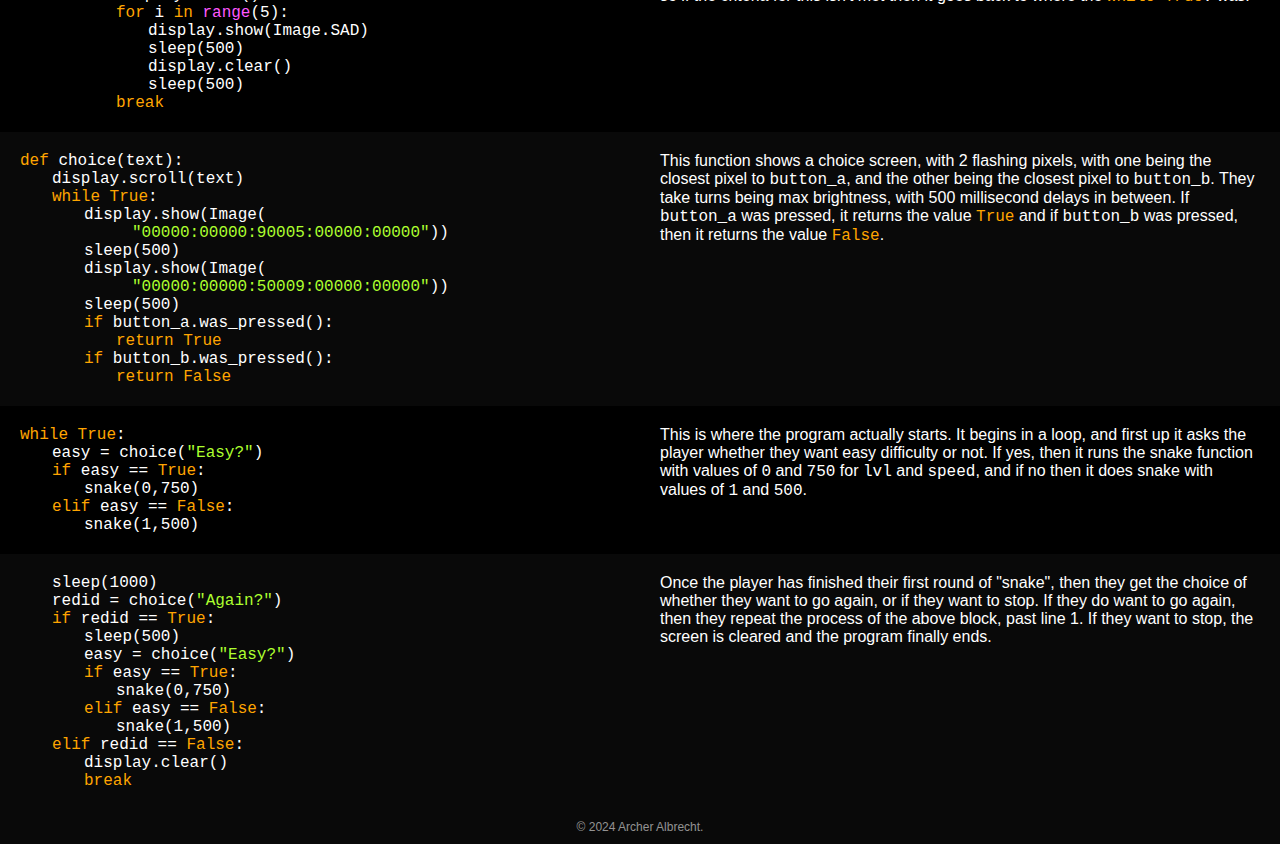
==== commit 971c37d9: "Update microbit.html" ====
--- a/microbit.html
+++ b/microbit.html
@@ -59,13 +59,12 @@
     <div class="block">
         <div class="code" id="code-1">
             <o>from</o> microbit <o>import</o> * <br>
-            <o>import</o> music<br>
             <o>import</o> random
         </div>
         <div class="desc" id="desc-1">
             These lines tell the micro:bit what to use from the library, so it isn't confused
-            when it comes to using <c>music</c> and <c>random</c>. The top line makes sure the
-            micro:bit knows what <c>music</c> and <c>random</c> are.
+            when it comes to using <c>random</c>. The top line makes sure the
+            micro:bit knows what <c>random</c> is.
         </div>
     </div>
     <div class="block">
